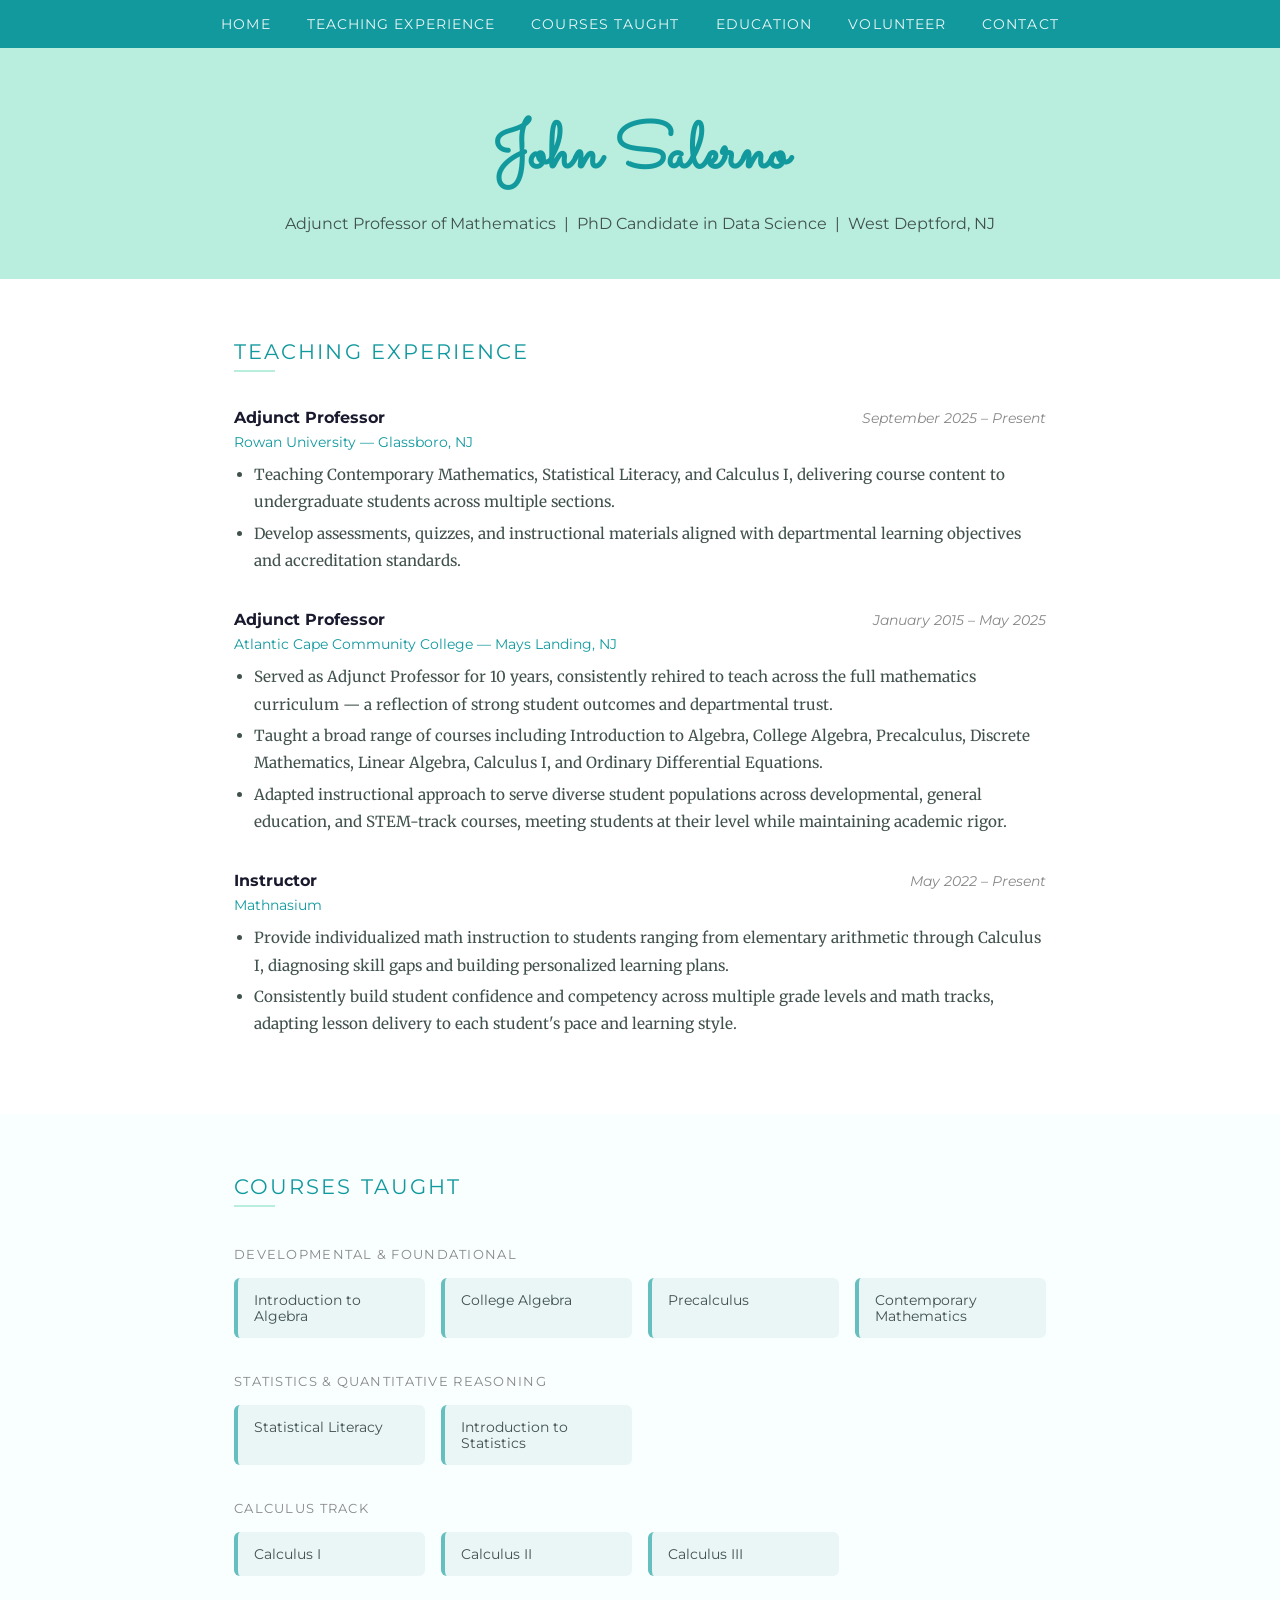
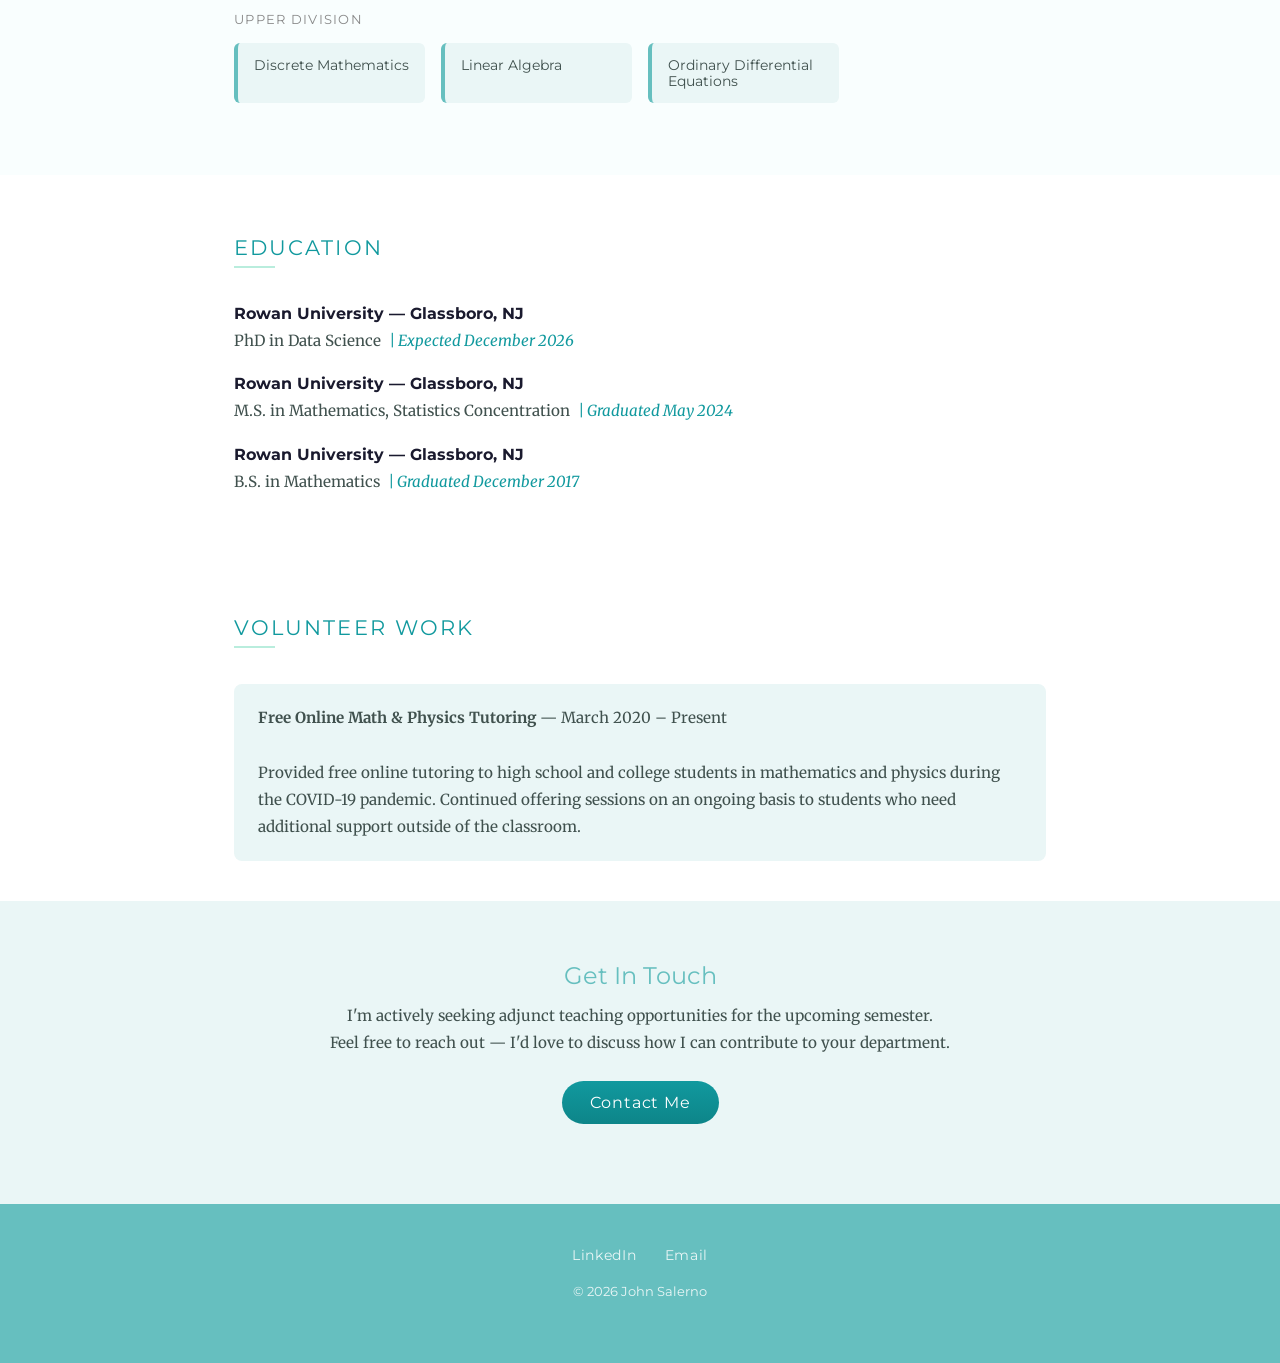
==== teaching.html @ 3fe5fc3d "Add files via upload" ====
<!DOCTYPE html>
<html lang="en">
<head>
    <meta charset="utf-8">
    <meta http-equiv="X-UA-Compatible" content="IE=edge">
    <meta name="description" content="John Salerno — Teaching CV, Adjunct Professor of Mathematics">
    <meta name="viewport" content="width=device-width, initial-scale=1">
    <link rel="stylesheet" href="css/styles.css">
    <link rel="stylesheet" href="css/teaching.css">
    <link rel="icon" href="images/favicon.ico">
    <link rel="preconnect" href="https://fonts.googleapis.com">
    <link rel="preconnect" href="https://fonts.gstatic.com" crossorigin>
    <link href="https://fonts.googleapis.com/css2?family=Merriweather&family=Montserrat:wght@400;700&family=Sacramento&display=swap" rel="stylesheet">
    <title>John Salerno — Teaching CV</title>
</head>
<body class="teaching-page">

    <!-- NAV -->
    <nav>
        <ul>
            <li><a href="index.html">Home</a></li>
            <li><a href="#experience">Teaching Experience</a></li>
            <li><a href="#courses">Courses Taught</a></li>
            <li><a href="#education">Education</a></li>
            <li><a href="#volunteer">Volunteer</a></li>
            <li><a href="#contact">Contact</a></li>
        </ul>
    </nav>

    <!-- PAGE HERO -->
    <div class="page-hero">
        <h1>John Salerno</h1>
        <p>Adjunct Professor of Mathematics &nbsp;|&nbsp; PhD Candidate in Data Science &nbsp;|&nbsp; West Deptford, NJ</p>
    </div>

    <!-- TEACHING EXPERIENCE -->
    <section id="experience">
        <h2 class="section-title">Teaching Experience</h2>
        <hr class="section-rule">

        <!-- Rowan -->
        <div class="experience-entry">
            <div class="job-header">
                <span class="job-title">Adjunct Professor</span>
                <span class="job-dates">September 2025 – Present</span>
            </div>
            <div class="job-employer">Rowan University &mdash; Glassboro, NJ</div>
            <ul>
                <li>Teaching Contemporary Mathematics, Statistical Literacy, and Calculus I, delivering course content to undergraduate students across multiple sections.</li>
                <li>Develop assessments, quizzes, and instructional materials aligned with departmental learning objectives and accreditation standards.</li>
            </ul>
        </div>

        <!-- Atlantic Cape -->
        <div class="experience-entry">
            <div class="job-header">
                <span class="job-title">Adjunct Professor</span>
                <span class="job-dates">January 2015 – May 2025</span>
            </div>
            <div class="job-employer">Atlantic Cape Community College &mdash; Mays Landing, NJ</div>
            <ul>
                <li>Served as Adjunct Professor for 10 years, consistently rehired to teach across the full mathematics curriculum — a reflection of strong student outcomes and departmental trust.</li>
                <li>Taught a broad range of courses including Introduction to Algebra, College Algebra, Precalculus, Discrete Mathematics, Linear Algebra, Calculus I, and Ordinary Differential Equations.</li>
                <li>Adapted instructional approach to serve diverse student populations across developmental, general education, and STEM-track courses, meeting students at their level while maintaining academic rigor.</li>
            </ul>
        </div>

        <!-- Mathnasium -->
        <div class="experience-entry">
            <div class="job-header">
                <span class="job-title">Instructor</span>
                <span class="job-dates">May 2022 – Present</span>
            </div>
            <div class="job-employer">Mathnasium</div>
            <ul>
                <li>Provide individualized math instruction to students ranging from elementary arithmetic through Calculus I, diagnosing skill gaps and building personalized learning plans.</li>
                <li>Consistently build student confidence and competency across multiple grade levels and math tracks, adapting lesson delivery to each student's pace and learning style.</li>
            </ul>
        </div>
    </section>

    <!-- COURSES TAUGHT -->
    <section id="courses" style="background-color: #f9fefe; padding-top: 60px; padding-bottom: 40px; max-width: 100%;">
        <div style="max-width: 860px; margin: 0 auto; padding: 0 24px;">
            <h2 class="section-title">Courses Taught</h2>
            <hr class="section-rule">

            <!-- Developmental -->
            <div class="course-level-group">
                <p class="course-level-label">Developmental & Foundational</p>
                <div class="courses-grid">
                    <div class="course-card">Introduction to Algebra</div>
                    <div class="course-card">College Algebra</div>
                    <div class="course-card">Precalculus</div>
                    <div class="course-card">Contemporary Mathematics</div>
                </div>
            </div>

            <!-- Statistics -->
            <div class="course-level-group">
                <p class="course-level-label">Statistics & Quantitative Reasoning</p>
                <div class="courses-grid">
                    <div class="course-card">Statistical Literacy</div>
                    <div class="course-card">Introduction to Statistics</div>
                </div>
            </div>

            <!-- Calculus Track -->
            <div class="course-level-group">
                <p class="course-level-label">Calculus Track</p>
                <div class="courses-grid">
                    <div class="course-card">Calculus I</div>
                    <div class="course-card">Calculus II</div>
                    <div class="course-card">Calculus III</div>
                </div>
            </div>

            <!-- Upper Division -->
            <div class="course-level-group">
                <p class="course-level-label">Upper Division</p>
                <div class="courses-grid">
                    <div class="course-card">Discrete Mathematics</div>
                    <div class="course-card">Linear Algebra</div>
                    <div class="course-card">Ordinary Differential Equations</div>
                </div>
            </div>
        </div>
    </section>

    <!-- EDUCATION -->
    <section id="education">
        <h2 class="section-title">Education</h2>
        <hr class="section-rule">

        <div class="education-entry">
            <h3>Rowan University &mdash; Glassboro, NJ</h3>
            <p class="degree">PhD in Data Science &nbsp;<span>| Expected December 2026</span></p>
        </div>
        <div class="education-entry">
            <h3>Rowan University &mdash; Glassboro, NJ</h3>
            <p class="degree">M.S. in Mathematics, Statistics Concentration &nbsp;<span>| Graduated May 2024</span></p>
        </div>
        <div class="education-entry">
            <h3>Rowan University &mdash; Glassboro, NJ</h3>
            <p class="degree">B.S. in Mathematics &nbsp;<span>| Graduated December 2017</span></p>
        </div>
    </section>

    <!-- VOLUNTEER -->
    <section id="volunteer">
        <h2 class="section-title">Volunteer Work</h2>
        <hr class="section-rule">
        <div class="volunteer-entry">
            <strong>Free Online Math & Physics Tutoring</strong> &mdash; March 2020 – Present<br><br>
            Provided free online tutoring to high school and college students in mathematics and physics
            during the COVID-19 pandemic. Continued offering sessions on an ongoing basis to students
            who need additional support outside of the classroom.
        </div>
    </section>

    <!-- CONTACT -->
    <div class="contact-section" id="contact">
        <h2>Get In Touch</h2>
        <p>
            I'm actively seeking adjunct teaching opportunities for the upcoming semester.<br>
            Feel free to reach out — I'd love to discuss how I can contribute to your department.
        </p>
        <a class="btn" href="mailto:jsalerno02081994@gmail.com">Contact Me</a>
    </div>

    <!-- FOOTER -->
    <div class="bottom-container">
        <a class="footer-link" href="https://www.linkedin.com/in/john-salerno-95811a212/">LinkedIn</a>
        <a class="footer-link" href="mailto:jsalerno02081994@gmail.com">Email</a>
        <p class="surname">© 2026 John Salerno</p>
    </div>

</body>
</html>
---- css/styles.css ----
/* =====================
   RESET & BASE
   ===================== */
* {
    margin: 0;
    padding: 0;
    box-sizing: border-box;
}

body {
    font-family: 'Merriweather', serif;
    color: #40514E;
    background-color: #fff;
}

a {
    text-decoration: none;
    color: inherit;
}

/* =====================
   TYPOGRAPHY
   ===================== */
h1 {
    font-family: 'Sacramento', cursive;
    font-size: 5.625rem;
    color: #66BFBF;
    margin: 0 auto;
}

h2 {
    font-family: 'Montserrat', sans-serif;
    font-size: 1.5rem;
    color: #66BFBF;
    font-weight: normal;
}

h3 {
    font-family: 'Montserrat', sans-serif;
    color: #11999E;
}

p {
    color: #40514E;
    line-height: 1.8;
}

hr {
    border: none;
    border-top: 3px dotted #EAF6F6;
    width: 5%;
    margin: 40px auto;
}

/* =====================
   HERO / CHALKBOARD
   ===================== */
.top-container {
    position: relative;
    background-color: #2c4a2e;
    background-image:
        repeating-linear-gradient(
            0deg,
            transparent,
            transparent 39px,
            rgba(255,255,255,0.03) 39px,
            rgba(255,255,255,0.03) 40px
        ),
        repeating-linear-gradient(
            90deg,
            transparent,
            transparent 39px,
            rgba(255,255,255,0.03) 39px,
            rgba(255,255,255,0.03) 40px
        );
    min-height: 340px;
    display: flex;
    align-items: center;
    justify-content: center;
    overflow: hidden;
    padding: 60px 20px;
    box-shadow: inset 0 -6px 20px rgba(0,0,0,0.4);
}

/* chalk dust texture overlay */
.top-container::before {
    content: '';
    position: absolute;
    inset: 0;
    background: url("data:image/svg+xml,%3Csvg xmlns='http://www.w3.org/2000/svg' width='400' height='400'%3E%3Cfilter id='noise'%3E%3CfeTurbulence type='fractalNoise' baseFrequency='0.9' numOctaves='4' stitchTiles='stitch'/%3E%3C/filter%3E%3Crect width='400' height='400' filter='url(%23noise)' opacity='0.04'/%3E%3C/svg%3E");
    pointer-events: none;
    opacity: 0.5;
}

.hero-text {
    position: relative;
    z-index: 2;
    text-align: center;
}

.top-container h1 {
    font-family: 'Sacramento', cursive;
    font-size: 5.625rem;
    color: #e8f5e8;
    text-shadow: 2px 2px 8px rgba(0,0,0,0.5);
    margin-bottom: 8px;
}

.top-container h2 {
    font-family: 'Montserrat', sans-serif;
    font-size: 1.3rem;
    color: #b8dbb8;
    font-weight: normal;
    letter-spacing: 0.08em;
    text-shadow: 1px 1px 4px rgba(0,0,0,0.4);
}

/* floating math equations */
.chalk-equations {
    position: absolute;
    inset: 0;
    pointer-events: none;
    z-index: 1;
}

.eq {
    position: absolute;
    font-family: 'Merriweather', serif;
    color: rgba(220, 240, 220, 0.55);
    white-space: nowrap;
    user-select: none;
    animation: chalksway 8s ease-in-out infinite;
}

.eq1  { top: 10%;  left: 5%;   font-size: 1.1rem; animation-delay: 0s; }
.eq2  { top: 20%;  right: 7%;  font-size: 1.3rem; animation-delay: 1s; }
.eq3  { top: 55%;  left: 3%;   font-size: 1rem;   animation-delay: 2s; }
.eq4  { bottom: 18%; left: 12%; font-size: 0.85rem; animation-delay: 0.5s; }
.eq5  { top: 12%;  left: 38%;  font-size: 0.9rem; animation-delay: 1.5s; }
.eq6  { bottom: 22%; right: 6%; font-size: 1.4rem; animation-delay: 3s; }
.eq7  { top: 65%;  right: 18%; font-size: 1rem;   animation-delay: 2.5s; }
.eq8  { bottom: 10%; left: 42%; font-size: 0.85rem; animation-delay: 4s; }

@keyframes chalksway {
    0%, 100% { opacity: 0.55; transform: translateY(0px); }
    50%       { opacity: 0.70; transform: translateY(-4px); }
}

/* =====================
   MIDDLE CONTAINER
   ===================== */
.middle-container {
    text-align: center;
    padding: 20px 0 60px;
}

/* =====================
   PROFILE SECTION
   ===================== */
.profile {
    margin: 50px auto 60px auto;
    width: 50%;
}

.profile img {
    width: 180px;
    height: 220px;
    border-radius: 12px;
    object-fit: cover;
    object-position: top center;
    border: 4px solid #66BFBF;
    margin-bottom: 20px;
}

.profile h2 {
    margin-bottom: 16px;
}

/* =====================
   HIGHLIGHT BLOCKS
   ===================== */
.highlights {
    display: flex;
    justify-content: center;
    gap: 30px;
    flex-wrap: wrap;
    margin: 20px auto 60px auto;
    width: 80%;
    max-width: 960px;
}

.highlight-card {
    background-color: #EAF6F6;
    border-top: 4px solid #66BFBF;
    border-radius: 8px;
    padding: 30px 24px;
    width: 260px;
    text-align: left;
    transition: transform 0.2s ease, box-shadow 0.2s ease;
}

.highlight-card:hover {
    transform: translateY(-4px);
    box-shadow: 0 8px 20px rgba(17, 153, 158, 0.15);
}

.highlight-card .icon {
    font-size: 2rem;
    margin-bottom: 12px;
}

.highlight-card h3 {
    margin-bottom: 10px;
    font-size: 1rem;
}

.highlight-card p {
    font-size: 0.875rem;
    line-height: 1.6;
}

/* =====================
   CONTACT SECTION
   ===================== */
.contact-me {
    margin: 20px auto 80px auto;
    width: 50%;
}

.contact-me h2 {
    margin-bottom: 10px;
}

.contact-me h3 {
    margin-bottom: 12px;
    font-weight: normal;
    font-size: 1rem;
}

.contact-me p {
    margin-bottom: 24px;
}

.btn {
    display: inline-block;
    background: linear-gradient(to bottom, #11999E, #0d8589);
    border-radius: 28px;
    color: #ffffff;
    font-family: 'Montserrat', sans-serif;
    font-size: 1rem;
    padding: 12px 28px;
    letter-spacing: 0.05em;
    transition: background 0.2s ease;
}

.btn:hover {
    background: linear-gradient(to bottom, #66BFBF, #11999E);
}

/* =====================
   FOOTER
   ===================== */
.bottom-container {
    background-color: #66BFBF;
    padding: 40px 20px 60px;
    text-align: center;
}

.footer-link {
    color: #EAF6F6;
    font-family: 'Montserrat', sans-serif;
    font-size: 0.9rem;
    margin: 0 12px;
    letter-spacing: 0.05em;
    transition: color 0.2s;
}

.footer-link:hover {
    color: #fff;
    text-decoration: underline;
}

.surname {
    color: #EAF6F6;
    font-family: 'Montserrat', sans-serif;
    font-size: 0.8rem;
    margin-top: 16px;
}
---- css/teaching.css ----
/* =====================
   NAV
   ===================== */
nav {
    background-color: #11999E;
    position: sticky;
    top: 0;
    z-index: 100;
    padding: 0 40px;
}

nav ul {
    list-style: none;
    display: flex;
    justify-content: center;
    flex-wrap: wrap;
    gap: 0;
}

nav ul li a {
    display: block;
    color: #EAF6F6;
    font-family: 'Montserrat', sans-serif;
    font-size: 0.85rem;
    letter-spacing: 0.08em;
    padding: 16px 18px;
    transition: background 0.2s, color 0.2s;
    text-transform: uppercase;
}

nav ul li a:hover {
    background-color: #66BFBF;
    color: #fff;
}

/* =====================
   PAGE HERO (teaching.html top)
   ===================== */
.page-hero {
    background-color: #B9EDDD;
    text-align: center;
    padding: 60px 20px 40px;
}

.page-hero h1 {
    font-family: 'Sacramento', cursive;
    font-size: 4rem;
    color: #11999E;
    margin-bottom: 8px;
}

.page-hero p {
    font-family: 'Montserrat', sans-serif;
    font-size: 1rem;
    color: #40514E;
}

/* =====================
   SECTIONS
   ===================== */
.teaching-page section {
    max-width: 860px;
    margin: 0 auto;
    padding: 60px 24px 40px;
}

.section-title {
    font-family: 'Montserrat', sans-serif;
    font-size: 1.3rem;
    color: #11999E;
    text-transform: uppercase;
    letter-spacing: 0.1em;
    margin-bottom: 6px;
}

.section-rule {
    border: none;
    border-top: 2px solid #B9EDDD;
    margin: 0 0 36px 0;
}

/* =====================
   EXPERIENCE ENTRIES
   ===================== */
.experience-entry {
    margin-bottom: 36px;
}

.experience-entry .job-header {
    display: flex;
    justify-content: space-between;
    align-items: baseline;
    flex-wrap: wrap;
    gap: 4px;
    margin-bottom: 6px;
}

.experience-entry .job-title {
    font-family: 'Montserrat', sans-serif;
    font-size: 1rem;
    font-weight: 700;
    color: #1A1A2E;
}

.experience-entry .job-dates {
    font-family: 'Montserrat', sans-serif;
    font-size: 0.85rem;
    color: #888;
    font-style: italic;
    white-space: nowrap;
}

.experience-entry .job-employer {
    font-family: 'Montserrat', sans-serif;
    font-size: 0.9rem;
    color: #11999E;
    margin-bottom: 10px;
}

.experience-entry ul {
    list-style: disc;
    padding-left: 20px;
}

.experience-entry ul li {
    font-size: 0.95rem;
    line-height: 1.8;
    color: #40514E;
    margin-bottom: 4px;
}

/* =====================
   COURSE CARDS GRID
   ===================== */
.courses-grid {
    display: grid;
    grid-template-columns: repeat(auto-fill, minmax(180px, 1fr));
    gap: 16px;
    margin-top: 8px;
}

.course-level-group {
    margin-bottom: 32px;
}

.course-level-label {
    font-family: 'Montserrat', sans-serif;
    font-size: 0.8rem;
    text-transform: uppercase;
    letter-spacing: 0.1em;
    color: #888;
    margin-bottom: 12px;
}

.course-card {
    background-color: #EAF6F6;
    border-left: 4px solid #66BFBF;
    border-radius: 6px;
    padding: 14px 16px;
    font-family: 'Montserrat', sans-serif;
    font-size: 0.85rem;
    color: #40514E;
    transition: transform 0.15s ease, box-shadow 0.15s ease;
}

.course-card:hover {
    transform: translateY(-2px);
    box-shadow: 0 4px 12px rgba(17, 153, 158, 0.15);
    border-left-color: #11999E;
}

/* =====================
   EDUCATION ENTRIES
   ===================== */
.education-entry {
    margin-bottom: 20px;
}

.education-entry h3 {
    font-family: 'Montserrat', sans-serif;
    font-size: 1rem;
    color: #1A1A2E;
    margin-bottom: 4px;
}

.education-entry .degree {
    font-size: 0.95rem;
    color: #40514E;
    margin-bottom: 2px;
}

.education-entry .degree span {
    color: #11999E;
    font-style: italic;
}

/* =====================
   VOLUNTEER SECTION
   ===================== */
.volunteer-entry {
    background-color: #EAF6F6;
    border-radius: 8px;
    padding: 20px 24px;
    font-size: 0.95rem;
    line-height: 1.8;
    color: #40514E;
}

/* =====================
   CONTACT SECTION (teaching page)
   ===================== */
.contact-section {
    text-align: center;
    padding: 60px 24px 80px;
    background-color: #EAF6F6;
}

.contact-section h2 {
    margin-bottom: 12px;
}

.contact-section p {
    margin-bottom: 24px;
    font-size: 0.95rem;
}
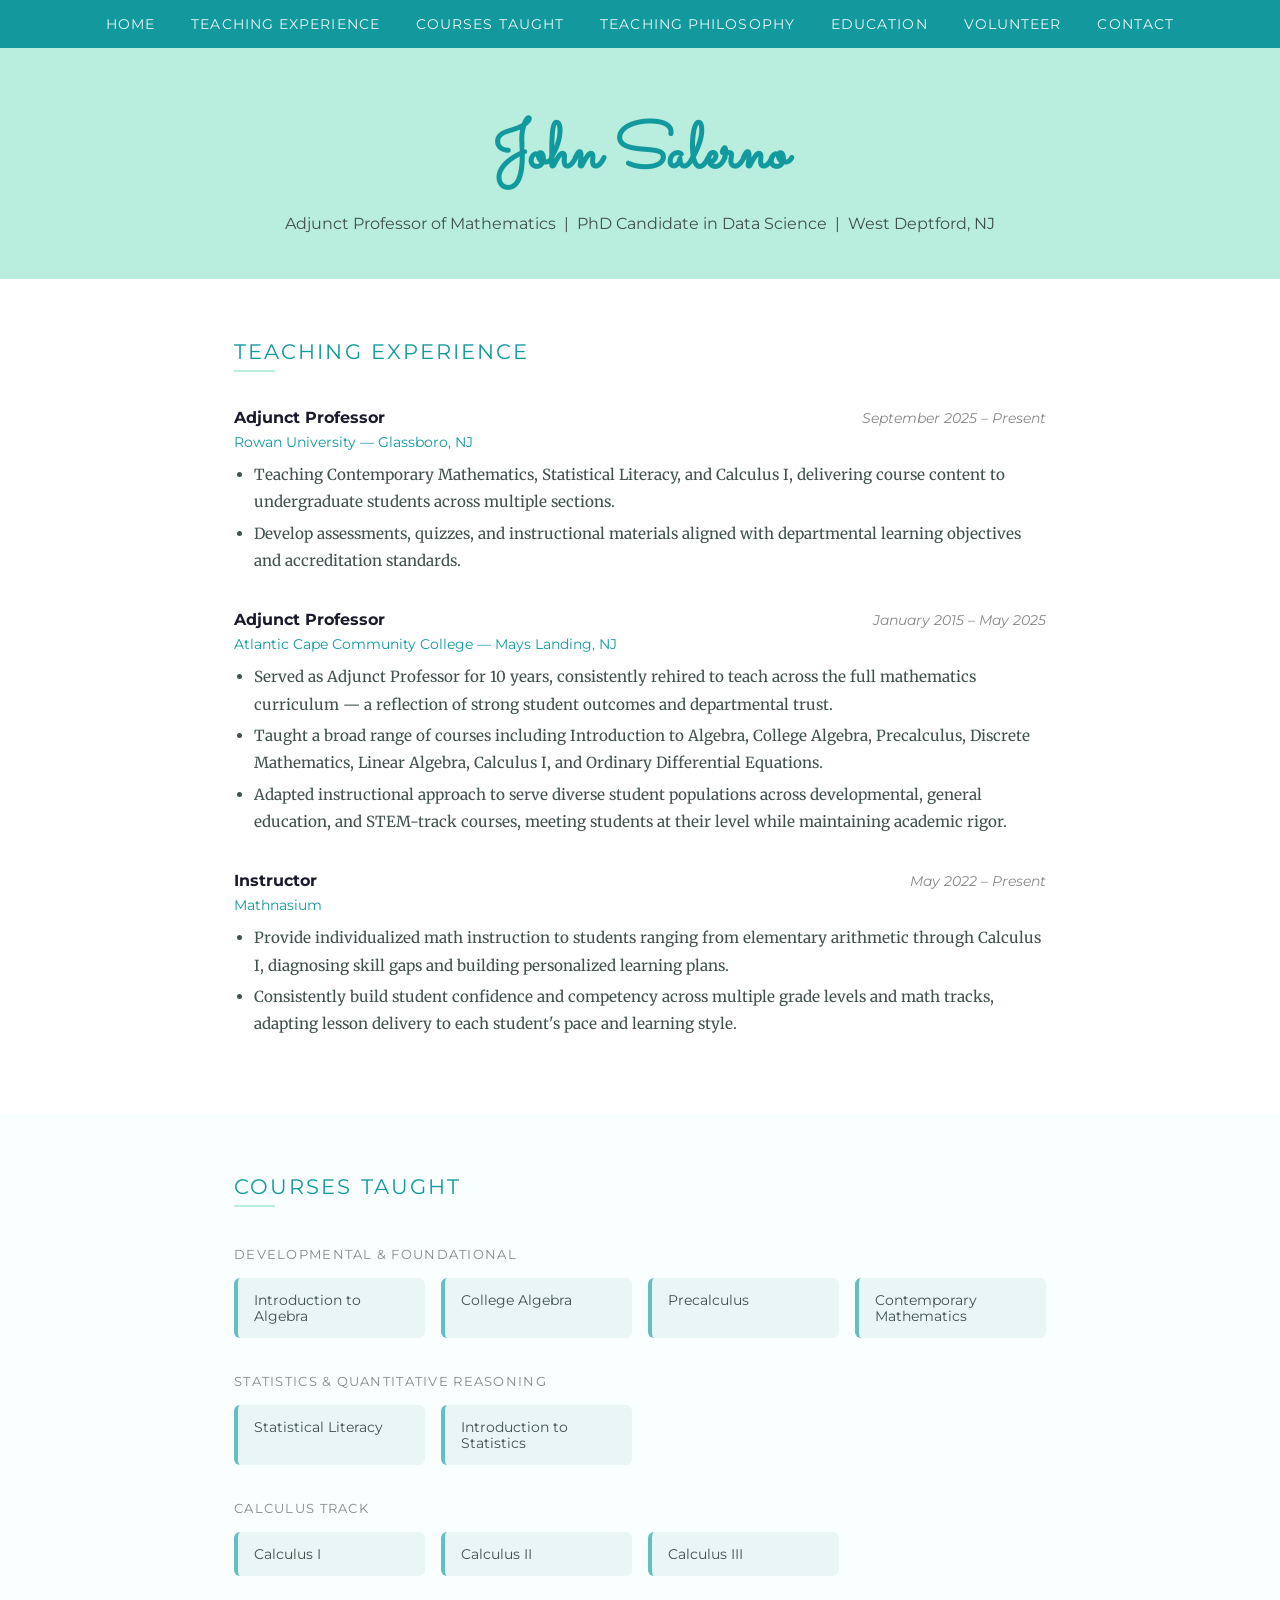
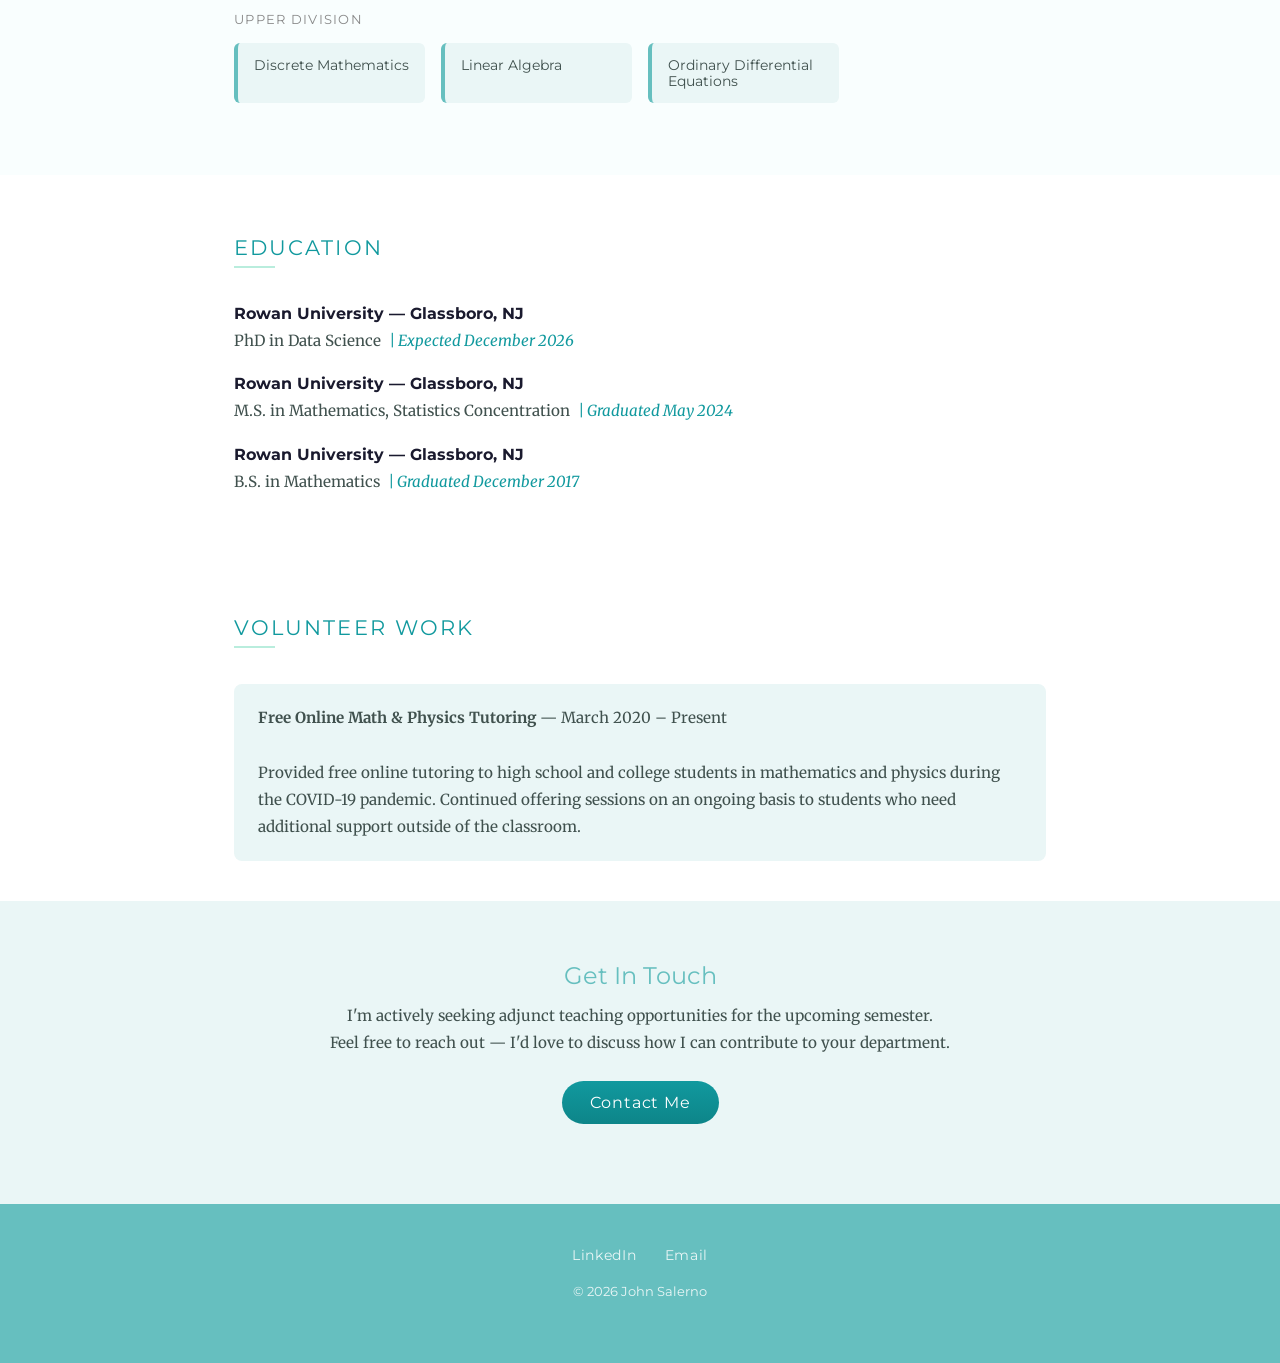
==== commit f612592d: "Add files via upload" ====
--- a/teaching.html
+++ b/teaching.html
@@ -21,6 +21,7 @@
             <li><a href="index.html">Home</a></li>
             <li><a href="#experience">Teaching Experience</a></li>
             <li><a href="#courses">Courses Taught</a></li>
+            <li><a href="philosophy.html">Teaching Philosophy</a></li>
             <li><a href="#education">Education</a></li>
             <li><a href="#volunteer">Volunteer</a></li>
             <li><a href="#contact">Contact</a></li>
